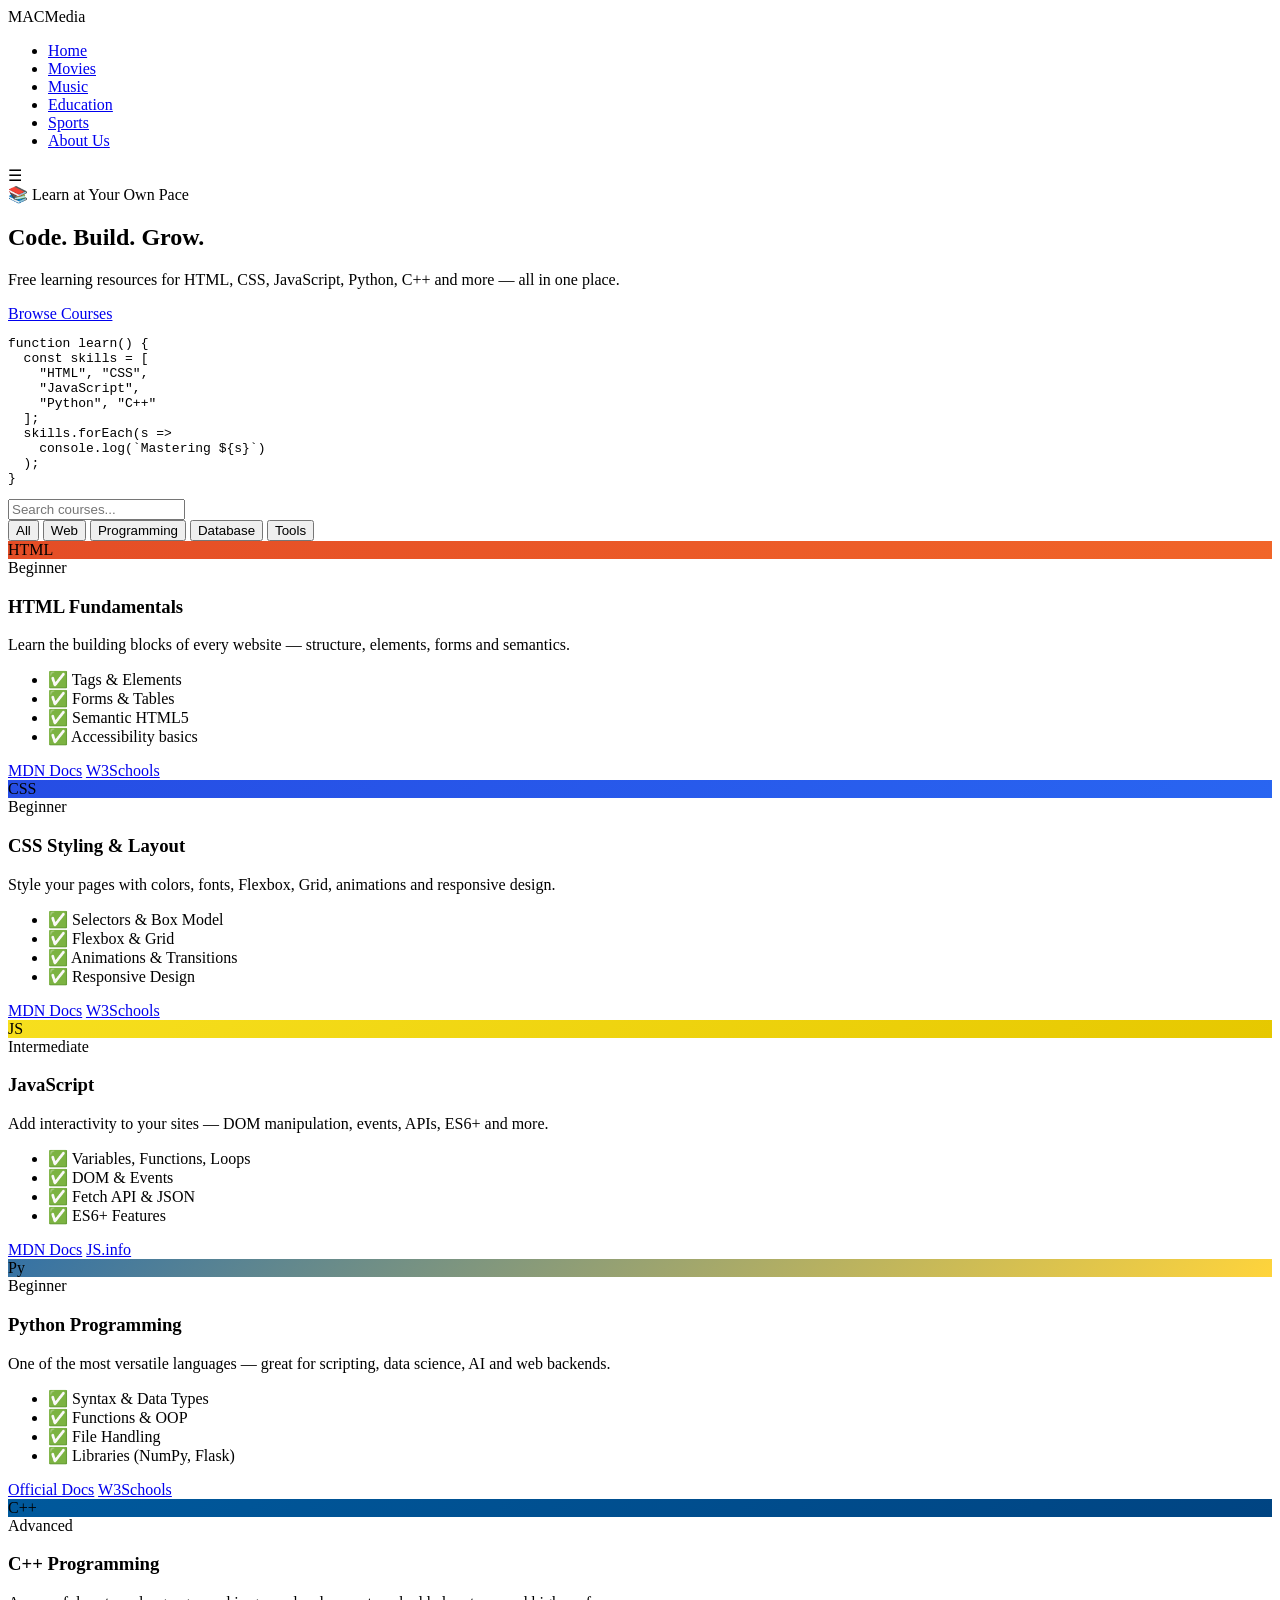
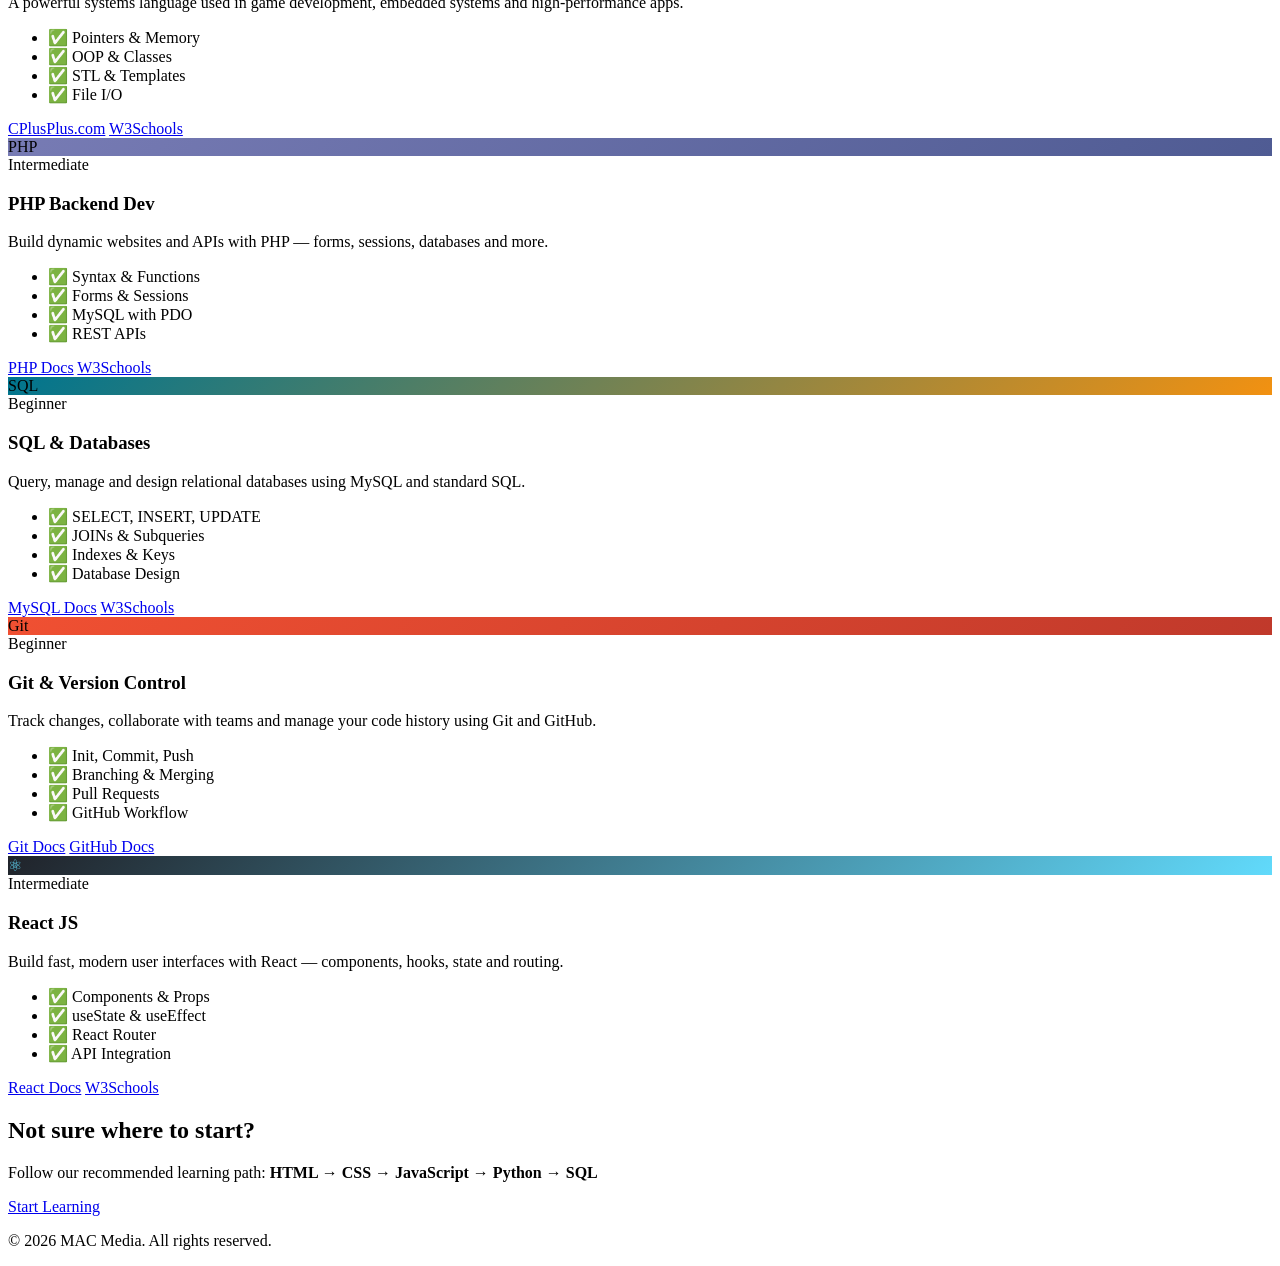
==== education.html @ 5f7ed7a3 "Add files via upload" ====
<!DOCTYPE html>
<html lang="en">
<head>
  <meta charset="UTF-8" />
  <meta name="viewport" content="width=device-width, initial-scale=1.0"/>
  <title>MAC | Education</title>
  <link rel="stylesheet" href="css/style.css" />
  <link rel="stylesheet" href="css/education.css" />
</head>
<body>

  <header>
    <div class="logo">MAC<span>Media</span></div>
    <nav>
      <ul>
        <li><a href="index.html">Home</a></li>
        <li><a href="movies.html">Movies</a></li>
        <li><a href="music.html">Music</a></li>
        <li><a href="education.html" class="active">Education</a></li>
        <li><a href="sports.html">Sports</a></li>
        <li><a href="about.html">About Us</a></li>
      </ul>
      <div class="hamburger" id="hamburger">&#9776;</div>
    </nav>
  </header>

  <!-- HERO -->
  <section class="edu-hero">
    <div class="edu-hero-text">
      <div class="hero-tag">📚 Learn at Your Own Pace</div>
      <h1>Code. Build. <span>Grow.</span></h1>
      <p>Free learning resources for HTML, CSS, JavaScript, Python, C++ and more — all in one place.</p>
      <a href="#courses" class="btn">Browse Courses</a>
    </div>
    <div class="edu-hero-visual">
      <div class="code-block">
        <span class="cb-dot red"></span>
        <span class="cb-dot yellow"></span>
        <span class="cb-dot green"></span>
        <pre><code><span class="c-kw">function</span> <span class="c-fn">learn</span>() {
  <span class="c-kw">const</span> skills = [
    <span class="c-str">"HTML"</span>, <span class="c-str">"CSS"</span>,
    <span class="c-str">"JavaScript"</span>,
    <span class="c-str">"Python"</span>, <span class="c-str">"C++"</span>
  ];
  skills.<span class="c-fn">forEach</span>(s =&gt;
    console.<span class="c-fn">log</span>(<span class="c-str">`Mastering ${s}`</span>)
  );
}</code></pre>
      </div>
    </div>
  </section>

  <!-- SEARCH & FILTER -->
  <section class="edu-controls" id="courses">
    <div class="search-bar">
      <input type="text" id="searchInput" placeholder="Search courses..." />
    </div>
    <div class="filter-tabs">
      <button class="filter-btn active" data-filter="all">All</button>
      <button class="filter-btn" data-filter="web">Web</button>
      <button class="filter-btn" data-filter="programming">Programming</button>
      <button class="filter-btn" data-filter="database">Database</button>
      <button class="filter-btn" data-filter="tools">Tools</button>
    </div>
  </section>

  <!-- COURSES GRID -->
  <section class="edu-grid" id="coursesGrid">

    <!-- HTML -->
    <div class="course-card" data-title="HTML" data-genre="web">
      <div class="course-icon" style="background:linear-gradient(135deg,#e44d26,#f16529);">
        <span>HTML</span>
      </div>
      <div class="course-body">
        <span class="level beginner">Beginner</span>
        <h3>HTML Fundamentals</h3>
        <p>Learn the building blocks of every website — structure, elements, forms and semantics.</p>
        <ul class="topic-list">
          <li>✅ Tags &amp; Elements</li>
          <li>✅ Forms &amp; Tables</li>
          <li>✅ Semantic HTML5</li>
          <li>✅ Accessibility basics</li>
        </ul>
        <div class="course-links">
          <a href="https://developer.mozilla.org/en-US/docs/Learn/HTML" target="_blank" class="btn">MDN Docs</a>
          <a href="https://www.w3schools.com/html/" target="_blank" class="btn btn-outline">W3Schools</a>
        </div>
      </div>
    </div>

    <!-- CSS -->
    <div class="course-card" data-title="CSS" data-genre="web">
      <div class="course-icon" style="background:linear-gradient(135deg,#264de4,#2965f1);">
        <span>CSS</span>
      </div>
      <div class="course-body">
        <span class="level beginner">Beginner</span>
        <h3>CSS Styling &amp; Layout</h3>
        <p>Style your pages with colors, fonts, Flexbox, Grid, animations and responsive design.</p>
        <ul class="topic-list">
          <li>✅ Selectors &amp; Box Model</li>
          <li>✅ Flexbox &amp; Grid</li>
          <li>✅ Animations &amp; Transitions</li>
          <li>✅ Responsive Design</li>
        </ul>
        <div class="course-links">
          <a href="https://developer.mozilla.org/en-US/docs/Learn/CSS" target="_blank" class="btn">MDN Docs</a>
          <a href="https://www.w3schools.com/css/" target="_blank" class="btn btn-outline">W3Schools</a>
        </div>
      </div>
    </div>

    <!-- JavaScript -->
    <div class="course-card" data-title="JavaScript" data-genre="web programming">
      <div class="course-icon" style="background:linear-gradient(135deg,#f7df1e,#e6c800);">
        <span style="color:#000;">JS</span>
      </div>
      <div class="course-body">
        <span class="level intermediate">Intermediate</span>
        <h3>JavaScript</h3>
        <p>Add interactivity to your sites — DOM manipulation, events, APIs, ES6+ and more.</p>
        <ul class="topic-list">
          <li>✅ Variables, Functions, Loops</li>
          <li>✅ DOM &amp; Events</li>
          <li>✅ Fetch API &amp; JSON</li>
          <li>✅ ES6+ Features</li>
        </ul>
        <div class="course-links">
          <a href="https://developer.mozilla.org/en-US/docs/Learn/JavaScript" target="_blank" class="btn">MDN Docs</a>
          <a href="https://javascript.info/" target="_blank" class="btn btn-outline">JS.info</a>
        </div>
      </div>
    </div>

    <!-- Python -->
    <div class="course-card" data-title="Python" data-genre="programming">
      <div class="course-icon" style="background:linear-gradient(135deg,#3572A5,#ffd43b);">
        <span>Py</span>
      </div>
      <div class="course-body">
        <span class="level beginner">Beginner</span>
        <h3>Python Programming</h3>
        <p>One of the most versatile languages — great for scripting, data science, AI and web backends.</p>
        <ul class="topic-list">
          <li>✅ Syntax &amp; Data Types</li>
          <li>✅ Functions &amp; OOP</li>
          <li>✅ File Handling</li>
          <li>✅ Libraries (NumPy, Flask)</li>
        </ul>
        <div class="course-links">
          <a href="https://docs.python.org/3/tutorial/" target="_blank" class="btn">Official Docs</a>
          <a href="https://www.w3schools.com/python/" target="_blank" class="btn btn-outline">W3Schools</a>
        </div>
      </div>
    </div>

    <!-- C++ -->
    <div class="course-card" data-title="C++" data-genre="programming">
      <div class="course-icon" style="background:linear-gradient(135deg,#00599c,#004482);">
        <span>C++</span>
      </div>
      <div class="course-body">
        <span class="level advanced">Advanced</span>
        <h3>C++ Programming</h3>
        <p>A powerful systems language used in game development, embedded systems and high-performance apps.</p>
        <ul class="topic-list">
          <li>✅ Pointers &amp; Memory</li>
          <li>✅ OOP &amp; Classes</li>
          <li>✅ STL &amp; Templates</li>
          <li>✅ File I/O</li>
        </ul>
        <div class="course-links">
          <a href="https://cplusplus.com/doc/tutorial/" target="_blank" class="btn">CPlusPlus.com</a>
          <a href="https://www.w3schools.com/cpp/" target="_blank" class="btn btn-outline">W3Schools</a>
        </div>
      </div>
    </div>

    <!-- PHP -->
    <div class="course-card" data-title="PHP" data-genre="web programming">
      <div class="course-icon" style="background:linear-gradient(135deg,#777bb4,#4f5b93);">
        <span>PHP</span>
      </div>
      <div class="course-body">
        <span class="level intermediate">Intermediate</span>
        <h3>PHP Backend Dev</h3>
        <p>Build dynamic websites and APIs with PHP — forms, sessions, databases and more.</p>
        <ul class="topic-list">
          <li>✅ Syntax &amp; Functions</li>
          <li>✅ Forms &amp; Sessions</li>
          <li>✅ MySQL with PDO</li>
          <li>✅ REST APIs</li>
        </ul>
        <div class="course-links">
          <a href="https://www.php.net/manual/en/" target="_blank" class="btn">PHP Docs</a>
          <a href="https://www.w3schools.com/php/" target="_blank" class="btn btn-outline">W3Schools</a>
        </div>
      </div>
    </div>

    <!-- SQL -->
    <div class="course-card" data-title="SQL" data-genre="database">
      <div class="course-icon" style="background:linear-gradient(135deg,#00758f,#f29111);">
        <span>SQL</span>
      </div>
      <div class="course-body">
        <span class="level beginner">Beginner</span>
        <h3>SQL &amp; Databases</h3>
        <p>Query, manage and design relational databases using MySQL and standard SQL.</p>
        <ul class="topic-list">
          <li>✅ SELECT, INSERT, UPDATE</li>
          <li>✅ JOINs &amp; Subqueries</li>
          <li>✅ Indexes &amp; Keys</li>
          <li>✅ Database Design</li>
        </ul>
        <div class="course-links">
          <a href="https://dev.mysql.com/doc/" target="_blank" class="btn">MySQL Docs</a>
          <a href="https://www.w3schools.com/sql/" target="_blank" class="btn btn-outline">W3Schools</a>
        </div>
      </div>
    </div>

    <!-- Git -->
    <div class="course-card" data-title="Git" data-genre="tools">
      <div class="course-icon" style="background:linear-gradient(135deg,#f05032,#c0392b);">
        <span>Git</span>
      </div>
      <div class="course-body">
        <span class="level beginner">Beginner</span>
        <h3>Git &amp; Version Control</h3>
        <p>Track changes, collaborate with teams and manage your code history using Git and GitHub.</p>
        <ul class="topic-list">
          <li>✅ Init, Commit, Push</li>
          <li>✅ Branching &amp; Merging</li>
          <li>✅ Pull Requests</li>
          <li>✅ GitHub Workflow</li>
        </ul>
        <div class="course-links">
          <a href="https://git-scm.com/doc" target="_blank" class="btn">Git Docs</a>
          <a href="https://docs.github.com/en/get-started" target="_blank" class="btn btn-outline">GitHub Docs</a>
        </div>
      </div>
    </div>

    <!-- React -->
    <div class="course-card" data-title="React" data-genre="web programming">
      <div class="course-icon" style="background:linear-gradient(135deg,#20232a,#61dafb);">
        <span style="color:#61dafb;">⚛</span>
      </div>
      <div class="course-body">
        <span class="level intermediate">Intermediate</span>
        <h3>React JS</h3>
        <p>Build fast, modern user interfaces with React — components, hooks, state and routing.</p>
        <ul class="topic-list">
          <li>✅ Components &amp; Props</li>
          <li>✅ useState &amp; useEffect</li>
          <li>✅ React Router</li>
          <li>✅ API Integration</li>
        </ul>
        <div class="course-links">
          <a href="https://react.dev/learn" target="_blank" class="btn">React Docs</a>
          <a href="https://www.w3schools.com/react/" target="_blank" class="btn btn-outline">W3Schools</a>
        </div>
      </div>
    </div>

  </section>

  <!-- LEARNING PATH BANNER -->
  <section class="path-banner">
    <div class="path-inner">
      <h2>Not sure where to start?</h2>
      <p>Follow our recommended learning path: <strong>HTML → CSS → JavaScript → Python → SQL</strong></p>
      <a href="#courses" class="btn">Start Learning</a>
    </div>
  </section>

  <footer>
    <p>&copy; 2026 MAC Media. All rights reserved.</p>
  </footer>

  <script src="js/main.js"></script>
</body>
</html>
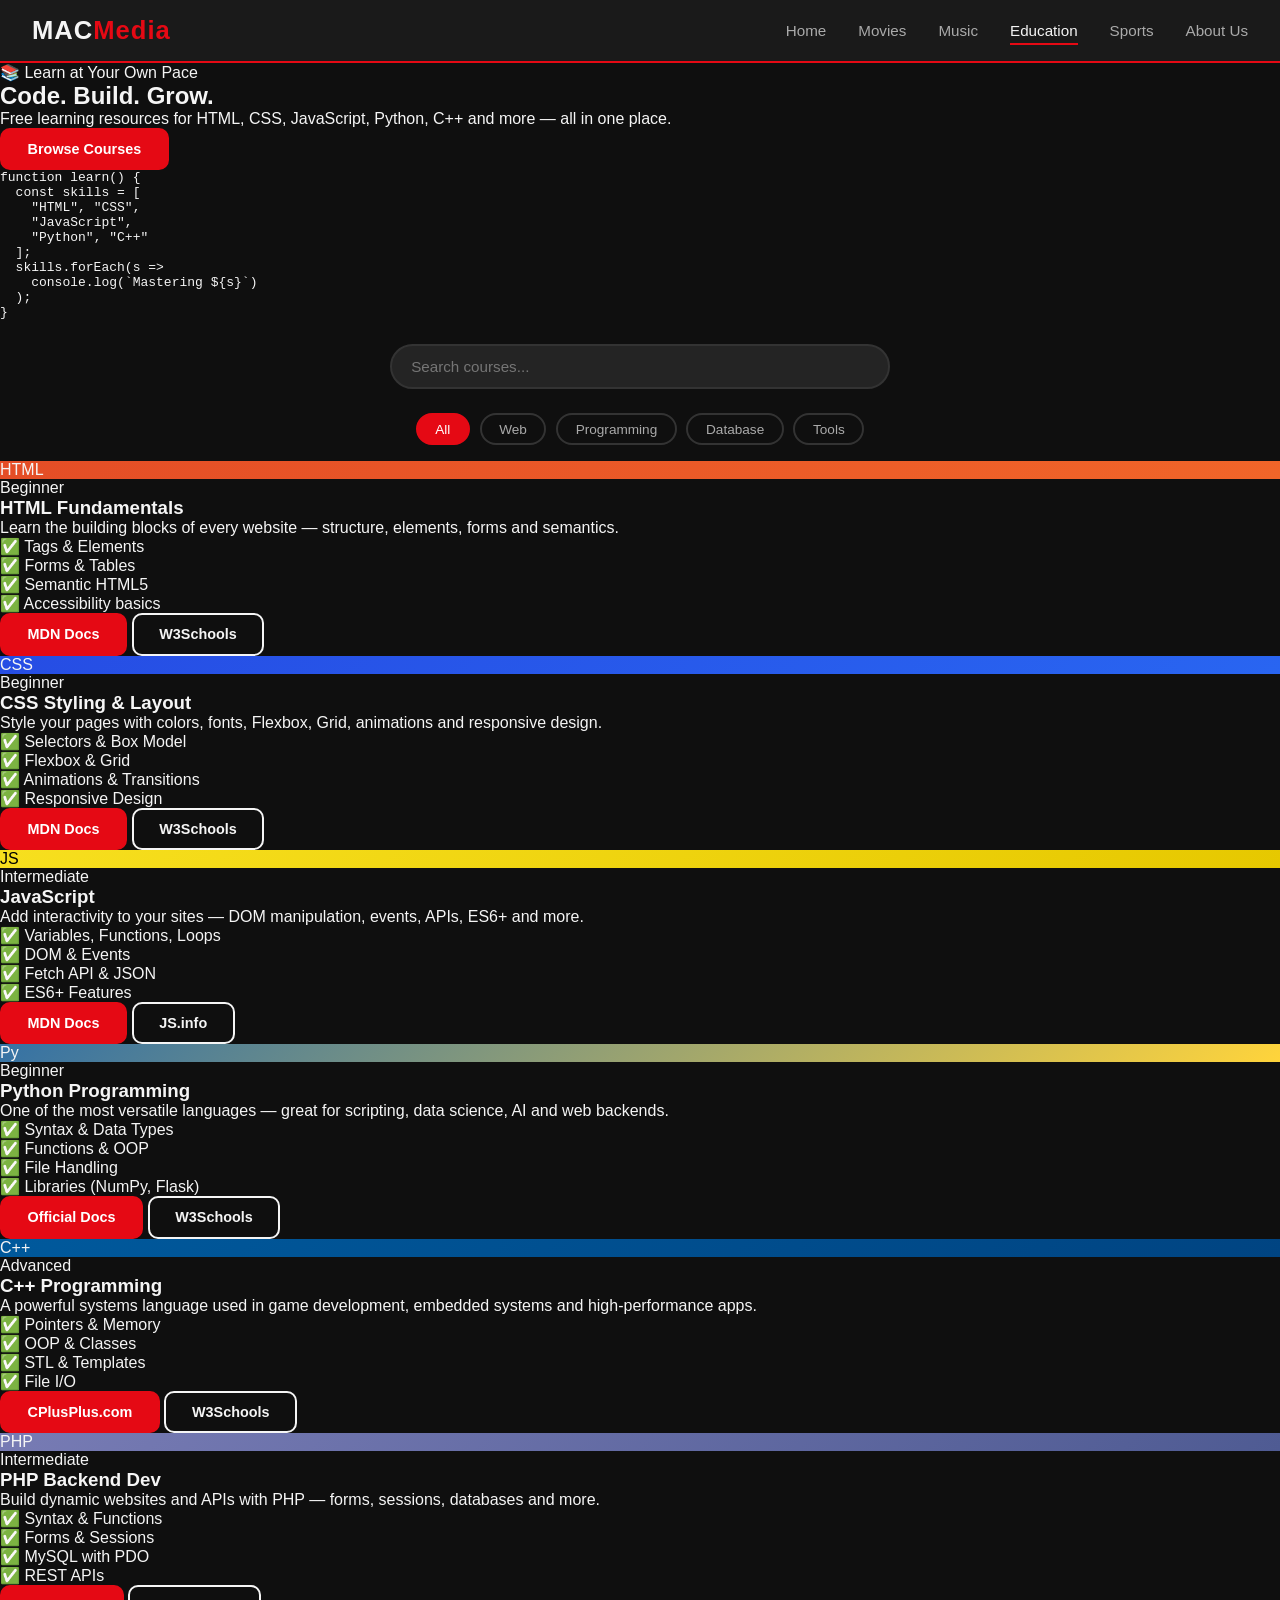
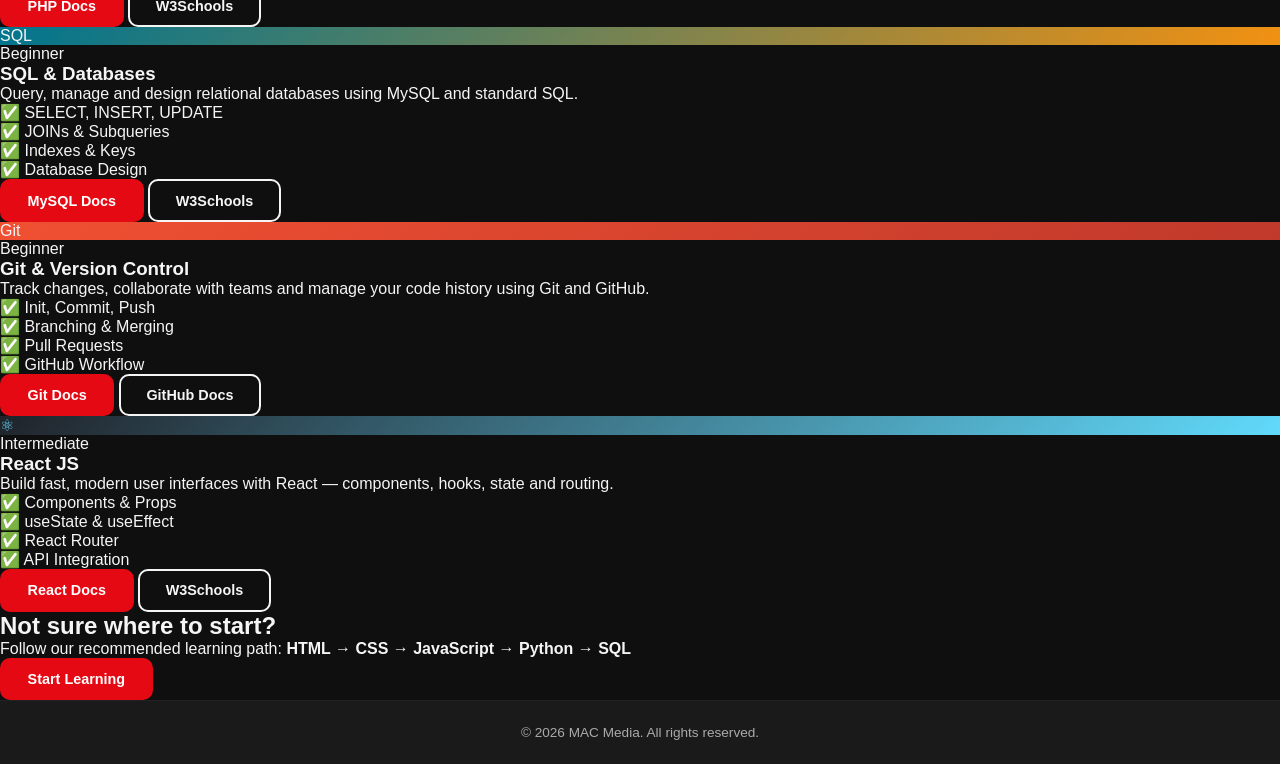
==== commit c9de566f: "Fix HTML entity encoding in education.html" ====
--- a/education.html
+++ b/education.html
@@ -4,8 +4,8 @@
   <meta charset="UTF-8" />
   <meta name="viewport" content="width=device-width, initial-scale=1.0"/>
   <title>MAC | Education</title>
-  <link rel="stylesheet" href="css/style.css" />
-  <link rel="stylesheet" href="css/education.css" />
+  <link rel="stylesheet" href="style.css">
+  <link rel="stylesheet" href="education.css">
 </head>
 <body>
 
--- a/style.css
+++ b/style.css
@@ -0,0 +1,333 @@
+/* ===== RESET & BASE ===== */
+*, *::before, *::after { box-sizing: border-box; margin: 0; padding: 0; }
+
+:root {
+  --primary: #e50914;
+  --dark: #0f0f0f;
+  --dark2: #1a1a1a;
+  --dark3: #242424;
+  --light: #f5f5f5;
+  --muted: #aaa;
+  --radius: 10px;
+  --transition: 0.3s ease;
+}
+
+body {
+  font-family: 'Segoe UI', sans-serif;
+  background: var(--dark);
+  color: var(--light);
+  min-height: 100vh;
+  display: flex;
+  flex-direction: column;
+}
+
+a { text-decoration: none; color: inherit; }
+ul { list-style: none; }
+
+/* ===== HEADER / NAV ===== */
+header {
+  display: flex;
+  align-items: center;
+  justify-content: space-between;
+  padding: 1rem 2rem;
+  background: var(--dark2);
+  position: sticky;
+  top: 0;
+  z-index: 100;
+  border-bottom: 2px solid var(--primary);
+}
+
+.logo {
+  font-size: 1.6rem;
+  font-weight: 800;
+  letter-spacing: 1px;
+  color: var(--light);
+}
+.logo span { color: var(--primary); }
+
+nav ul {
+  display: flex;
+  gap: 2rem;
+}
+
+nav ul li a {
+  font-size: 0.95rem;
+  font-weight: 500;
+  color: var(--muted);
+  transition: color var(--transition);
+  padding-bottom: 4px;
+  border-bottom: 2px solid transparent;
+}
+
+nav ul li a:hover,
+nav ul li a.active {
+  color: var(--light);
+  border-bottom-color: var(--primary);
+}
+
+.hamburger {
+  display: none;
+  font-size: 1.6rem;
+  cursor: pointer;
+  color: var(--light);
+}
+
+/* ===== HERO (HOME) ===== */
+.hero {
+  display: flex;
+  align-items: center;
+  justify-content: center;
+  text-align: center;
+  min-height: 80vh;
+  background: linear-gradient(135deg, #0f0f0f 0%, #1a0000 60%, #0f0f0f 100%);
+  padding: 2rem;
+}
+
+.hero-content h1 {
+  font-size: clamp(2rem, 5vw, 3.5rem);
+  font-weight: 800;
+  margin-bottom: 1rem;
+}
+.hero-content h1 span { color: var(--primary); }
+.hero-content p {
+  font-size: 1.1rem;
+  color: var(--muted);
+  margin-bottom: 2rem;
+}
+
+.hero-buttons { display: flex; gap: 1rem; justify-content: center; flex-wrap: wrap; }
+
+/* ===== BUTTONS ===== */
+.btn {
+  display: inline-block;
+  padding: 0.7rem 1.6rem;
+  background: var(--primary);
+  color: #fff;
+  border-radius: var(--radius);
+  font-weight: 600;
+  font-size: 0.9rem;
+  transition: background var(--transition), transform var(--transition);
+  border: 2px solid var(--primary);
+  cursor: pointer;
+}
+.btn:hover { background: #c0070f; transform: translateY(-2px); }
+
+.btn-outline {
+  background: transparent;
+  color: var(--light);
+  border-color: var(--light);
+}
+.btn-outline:hover { background: var(--light); color: var(--dark); }
+
+/* ===== FEATURES (HOME CARDS) ===== */
+.features {
+  display: grid;
+  grid-template-columns: repeat(auto-fit, minmax(240px, 1fr));
+  gap: 1.5rem;
+  padding: 4rem 2rem;
+  max-width: 1100px;
+  margin: 0 auto;
+  width: 100%;
+}
+
+.card {
+  background: var(--dark3);
+  border-radius: var(--radius);
+  padding: 2rem;
+  text-align: center;
+  transition: transform var(--transition), box-shadow var(--transition);
+  border: 1px solid #333;
+}
+.card:hover { transform: translateY(-6px); box-shadow: 0 10px 30px rgba(229,9,20,0.2); }
+.card-icon { font-size: 2.5rem; margin-bottom: 1rem; }
+.card h3 { font-size: 1.2rem; margin-bottom: 0.5rem; }
+.card p { color: var(--muted); font-size: 0.9rem; margin-bottom: 1.2rem; }
+
+/* ===== PAGE HERO ===== */
+.page-hero {
+  text-align: center;
+  padding: 4rem 2rem 2rem;
+  background: linear-gradient(180deg, #1a0000 0%, var(--dark) 100%);
+}
+.page-hero h1 { font-size: clamp(1.8rem, 4vw, 2.8rem); margin-bottom: 0.5rem; }
+.page-hero p { color: var(--muted); font-size: 1rem; }
+
+/* ===== SEARCH BAR ===== */
+.search-bar {
+  display: flex;
+  justify-content: center;
+  padding: 1.5rem 2rem 0.5rem;
+}
+.search-bar input {
+  width: 100%;
+  max-width: 500px;
+  padding: 0.75rem 1.2rem;
+  border-radius: 50px;
+  border: 2px solid #333;
+  background: var(--dark3);
+  color: var(--light);
+  font-size: 0.95rem;
+  outline: none;
+  transition: border-color var(--transition);
+}
+.search-bar input:focus { border-color: var(--primary); }
+
+/* ===== FILTER TABS ===== */
+.filter-tabs {
+  display: flex;
+  justify-content: center;
+  flex-wrap: wrap;
+  gap: 0.6rem;
+  padding: 1rem 2rem;
+}
+.filter-btn {
+  padding: 0.4rem 1.1rem;
+  border-radius: 50px;
+  border: 2px solid #333;
+  background: transparent;
+  color: var(--muted);
+  font-size: 0.85rem;
+  cursor: pointer;
+  transition: all var(--transition);
+}
+.filter-btn:hover, .filter-btn.active {
+  background: var(--primary);
+  border-color: var(--primary);
+  color: #fff;
+}
+
+/* ===== MEDIA GRID ===== */
+.grid {
+  display: grid;
+  grid-template-columns: repeat(auto-fill, minmax(200px, 1fr));
+  gap: 1.5rem;
+  padding: 2rem;
+  max-width: 1200px;
+  margin: 0 auto;
+  width: 100%;
+}
+
+.media-card {
+  background: var(--dark3);
+  border-radius: var(--radius);
+  padding: 1.5rem 1rem;
+  text-align: center;
+  border: 1px solid #2a2a2a;
+  transition: transform var(--transition), box-shadow var(--transition);
+  cursor: pointer;
+}
+.media-card:hover { transform: translateY(-5px); box-shadow: 0 8px 25px rgba(229,9,20,0.25); }
+.media-card.hidden { display: none; }
+
+.media-thumb {
+  font-size: 3rem;
+  margin-bottom: 0.8rem;
+  display: block;
+}
+.media-card h3 { font-size: 1rem; margin-bottom: 0.3rem; }
+.media-card p { color: var(--muted); font-size: 0.82rem; margin-bottom: 0.6rem; }
+
+.badge {
+  display: inline-block;
+  padding: 0.25rem 0.7rem;
+  background: rgba(229,9,20,0.15);
+  color: var(--primary);
+  border-radius: 50px;
+  font-size: 0.78rem;
+  font-weight: 600;
+  border: 1px solid rgba(229,9,20,0.3);
+}
+
+/* ===== ABOUT PAGE ===== */
+.about-section {
+  max-width: 900px;
+  margin: 0 auto;
+  padding: 3rem 2rem;
+}
+.about-section h2 { font-size: 1.6rem; margin-bottom: 1rem; color: var(--primary); }
+.about-section p { color: var(--muted); line-height: 1.8; margin-bottom: 1.5rem; }
+
+.team-grid {
+  display: grid;
+  grid-template-columns: repeat(auto-fill, minmax(180px, 1fr));
+  gap: 1.5rem;
+  margin-top: 2rem;
+}
+.team-card {
+  background: var(--dark3);
+  border-radius: var(--radius);
+  padding: 1.5rem 1rem;
+  text-align: center;
+  border: 1px solid #2a2a2a;
+  transition: transform var(--transition);
+}
+.team-card:hover { transform: translateY(-4px); }
+.team-avatar { font-size: 3rem; margin-bottom: 0.8rem; }
+.team-card h4 { font-size: 1rem; margin-bottom: 0.3rem; }
+.team-card span { color: var(--muted); font-size: 0.82rem; }
+
+/* ===== CONTACT FORM ===== */
+.contact-section {
+  max-width: 600px;
+  margin: 0 auto;
+  padding: 2rem;
+}
+.contact-section h2 { font-size: 1.6rem; margin-bottom: 1.5rem; color: var(--primary); }
+
+.form-group { margin-bottom: 1.2rem; }
+.form-group label { display: block; margin-bottom: 0.4rem; font-size: 0.9rem; color: var(--muted); }
+.form-group input,
+.form-group textarea {
+  width: 100%;
+  padding: 0.75rem 1rem;
+  background: var(--dark3);
+  border: 2px solid #333;
+  border-radius: var(--radius);
+  color: var(--light);
+  font-size: 0.95rem;
+  outline: none;
+  transition: border-color var(--transition);
+  font-family: inherit;
+}
+.form-group input:focus,
+.form-group textarea:focus { border-color: var(--primary); }
+.form-group textarea { resize: vertical; min-height: 120px; }
+
+#formMsg {
+  margin-top: 1rem;
+  padding: 0.75rem 1rem;
+  border-radius: var(--radius);
+  font-size: 0.9rem;
+  display: none;
+}
+#formMsg.success { background: rgba(0,200,100,0.15); color: #00c864; border: 1px solid #00c864; display: block; }
+#formMsg.error   { background: rgba(229,9,20,0.15);  color: var(--primary); border: 1px solid var(--primary); display: block; }
+
+/* ===== FOOTER ===== */
+footer {
+  text-align: center;
+  padding: 1.5rem;
+  background: var(--dark2);
+  color: var(--muted);
+  font-size: 0.85rem;
+  margin-top: auto;
+  border-top: 1px solid #222;
+}
+
+/* ===== RESPONSIVE ===== */
+@media (max-width: 768px) {
+  nav ul {
+    display: none;
+    flex-direction: column;
+    position: absolute;
+    top: 65px;
+    left: 0;
+    right: 0;
+    background: var(--dark2);
+    padding: 1rem 2rem;
+    gap: 1rem;
+    border-bottom: 2px solid var(--primary);
+  }
+  nav ul.open { display: flex; }
+  .hamburger { display: block; }
+}
